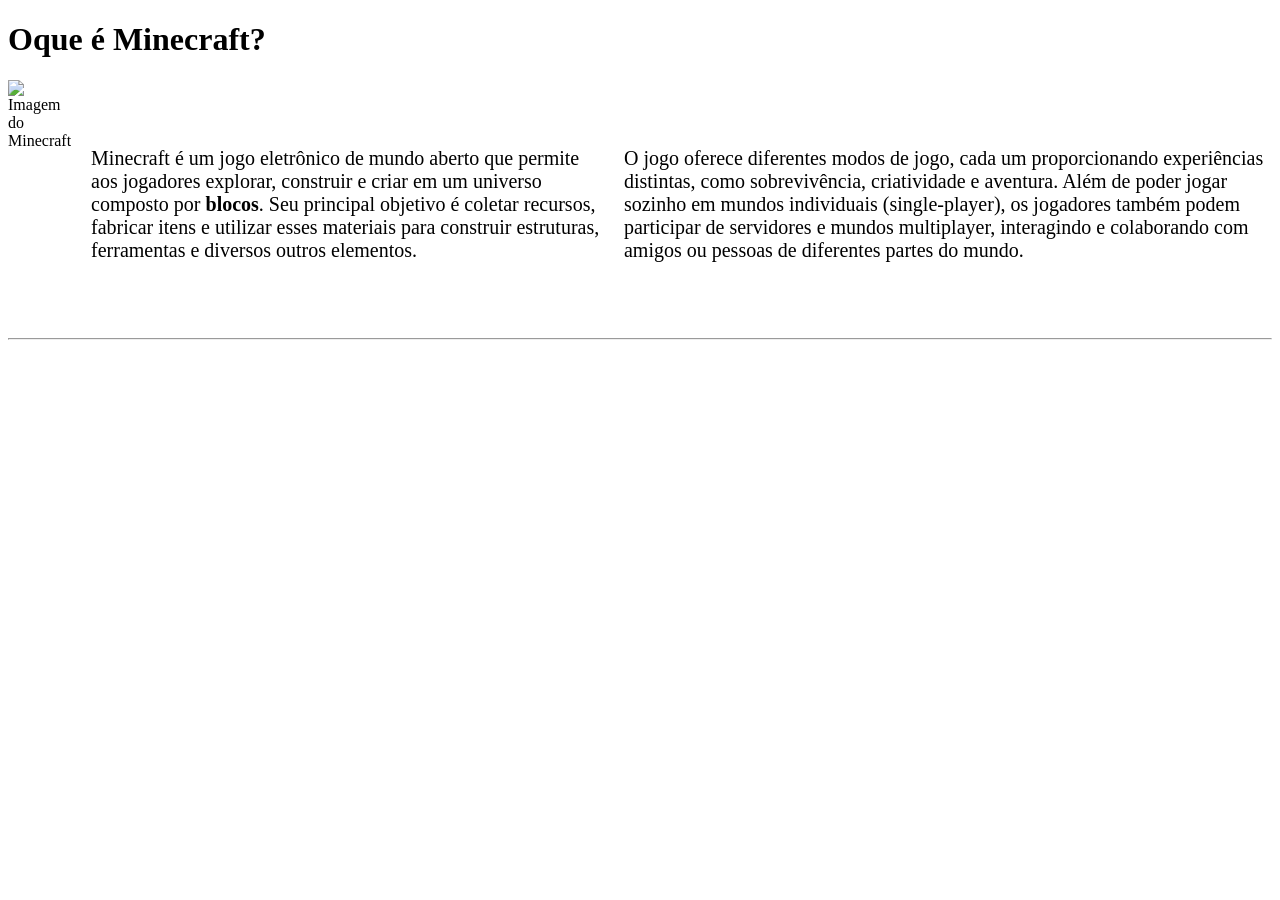
==== manuela-oque-e-minecraft.html @ 26b5e8f5 "Criei a estrutura e a introdução da página sobre Minecraft" ====
<!DOCTYPE html>
<html lang="en">
<head>
    <meta charset="UTF-8">
    <meta name="viewport" content="width=device-width, initial-scale=1.0">
    <title>Oque é o Minecraft?</title>
     <style>
        .introducao {
            display: flex;
            align-items: center;
            gap: 20px;
        }

        .introducao img {
            width: 250px;
            height: 250px;
        }

        .introducao p {
            font-size: 20px;
        }
    </style>
</head>
<body>

    <h1>Oque é Minecraft?</h1>

    <div class="introducao">

        <img src="c:\Users\20260182-ieg\Downloads\WhatsApp Image 2026-07-24 at 14.54.08.jpeg" alt="Imagem do Minecraft">


    <p>Minecraft é um jogo eletrônico de mundo aberto que permite aos jogadores explorar, construir e criar em um universo composto por <strong>blocos</strong>. Seu principal objetivo é coletar recursos, fabricar itens e utilizar esses materiais para construir estruturas, ferramentas e diversos outros elementos.
    </p>

    <p>
    O jogo oferece diferentes modos de jogo, cada um proporcionando experiências distintas, como sobrevivência, criatividade e aventura. Além de poder jogar sozinho em mundos individuais (single-player), os jogadores também podem participar de servidores e mundos multiplayer, interagindo e colaborando com amigos ou pessoas de diferentes partes do mundo.
</p>
    </div>

    <hr />



</body>
</html>
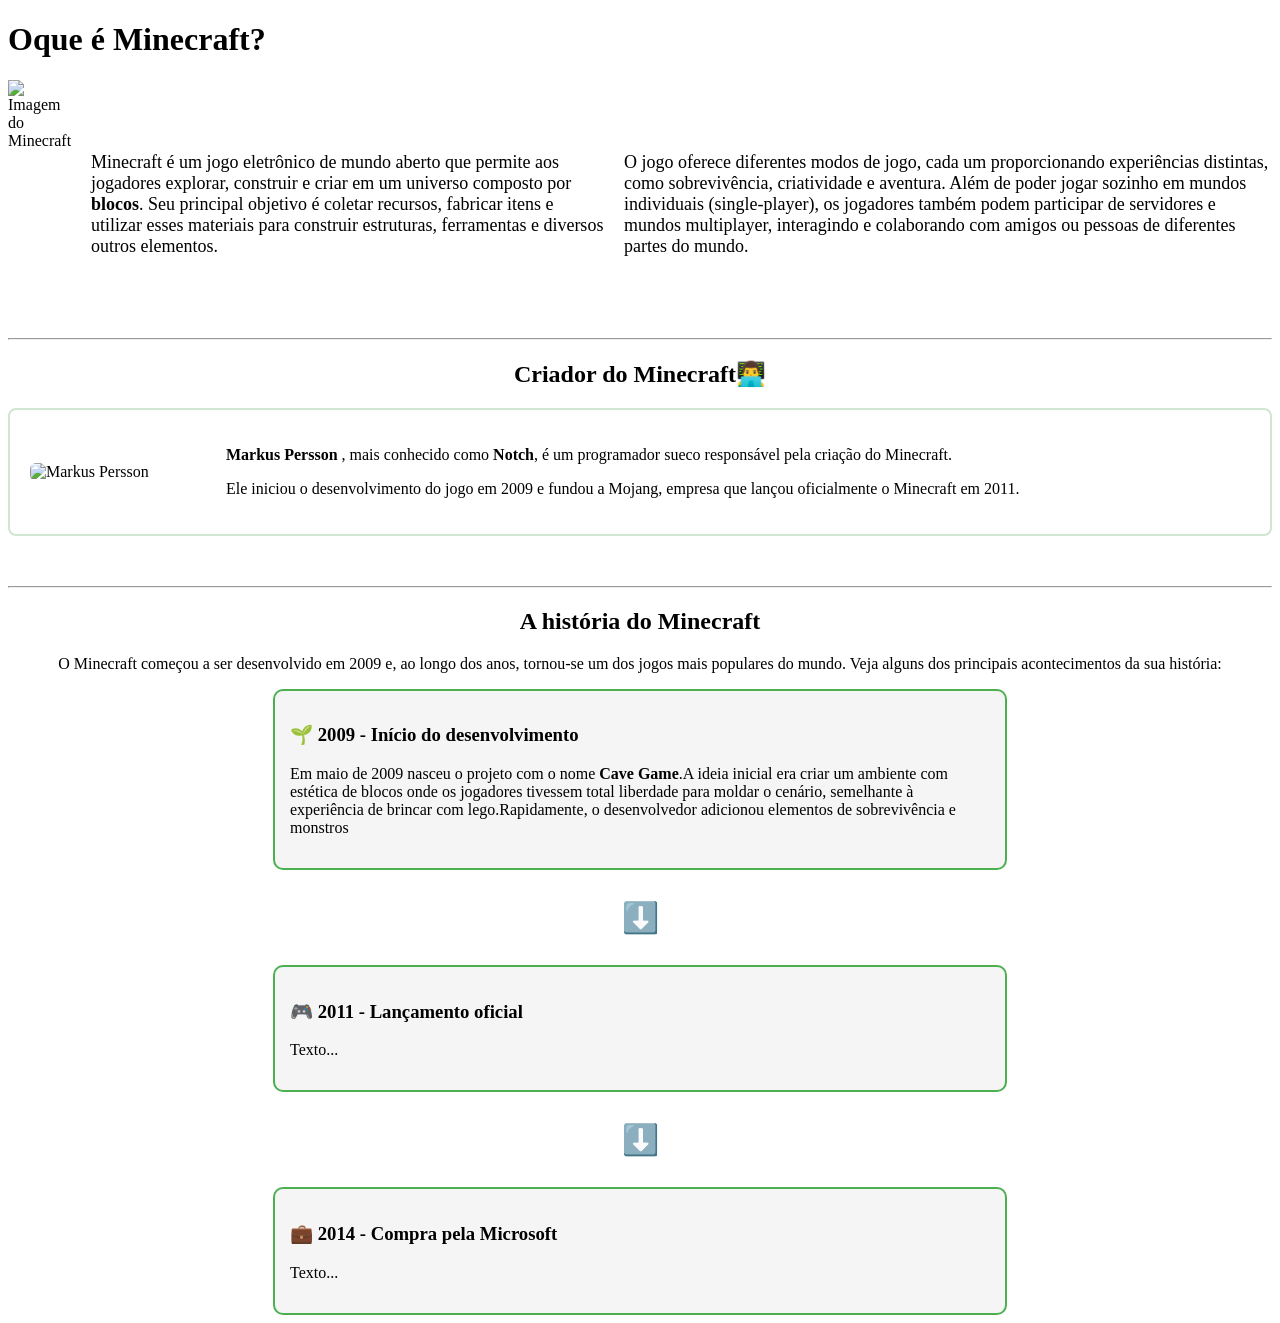
==== commit c5b59a98: "Adiciona seção do criador do Minecraft" ====
--- a/manuela-oque-e-minecraft.html
+++ b/manuela-oque-e-minecraft.html
@@ -17,8 +17,51 @@
         }
 
         .introducao p {
-            font-size: 20px;
+            font-size: 18px;
         }
+
+        .secao-criador {
+            border: 2px solid #cfe6d0;
+            border-radius: 8px;
+            padding: 20px;
+            display: flex;
+            margin-bottom: 24px;
+            align-items: center;
+            gap: 20px;
+            background: #fff;
+
+        }
+
+        .foto-lado {
+            float: left;
+            width: 160px;
+            margin-right: 16px;
+            border-radius: 6px;
+        }
+
+        .texto-lado {
+            overflow: hidden;
+        }
+
+        .limpar {
+            clear: both;
+        }
+
+        .caixa{
+        width: 700px;
+        margin: auto;
+        border: 2px solid #4CAF50;
+        border-radius: 10px;
+        padding: 15px;
+        background-color: #f5f5f5;
+    }
+
+    .seta{
+        text-align: center;
+        font-size: 30px;
+    }
+
+    
     </style>
 </head>
 <body>
@@ -40,6 +83,56 @@
 
     <hr />
 
+    <h2 align="center">Criador do Minecraft👨‍💻</h2>
+
+    <div class="secao-criador">
+        <img src="imagens/swedish-programmer-and-creator-of-minecraft-markus-persson-news-photo-1744318912.avif" alt="Markus Persson" class="foto-lado">
+    
+
+
+    <div class="texto-lado">
+        <p><strong> Markus Persson </strong>, 
+    mais conhecido como <strong>Notch</strong>, 
+    é um programador sueco 
+    responsável pela criação do Minecraft.</p>
+   <p>Ele iniciou o desenvolvimento 
+    do jogo em 2009 e fundou a Mojang, 
+    empresa que lançou oficialmente
+     o Minecraft em 2011.</p>
+
+    </div>
+    </div>
+   <br clear="all">
+
+   <hr />
+   
+
+    <h2 align="center">A história do Minecraft</h2>
+    <p align="center">O Minecraft começou a ser desenvolvido em 2009 e, ao longo dos anos,
+    tornou-se um dos jogos mais populares do mundo. Veja alguns dos principais
+    acontecimentos da sua história:
+    </p>
+
+    
+
+    <div class="caixa">
+    <h3>🌱 2009 - Início do desenvolvimento</h3>
+    <p>Em maio de 2009 nasceu o projeto com o nome <strong>Cave Game</strong>.A ideia inicial era criar um ambiente com estética de blocos onde os jogadores tivessem total liberdade para moldar o cenário, semelhante à experiência de brincar com lego.Rapidamente, o desenvolvedor adicionou elementos de sobrevivência e monstros</p>
+</div>
+
+<p class="seta">⬇️</p>
+
+<div class="caixa">
+    <h3>🎮 2011 - Lançamento oficial</h3>
+    <p>Texto...</p>
+</div>
+
+<p class="seta">⬇️</p>
+
+<div class="caixa">
+    <h3>💼 2014 - Compra pela Microsoft</h3>
+    <p>Texto...</p>
+</div>
 
 
 </body>
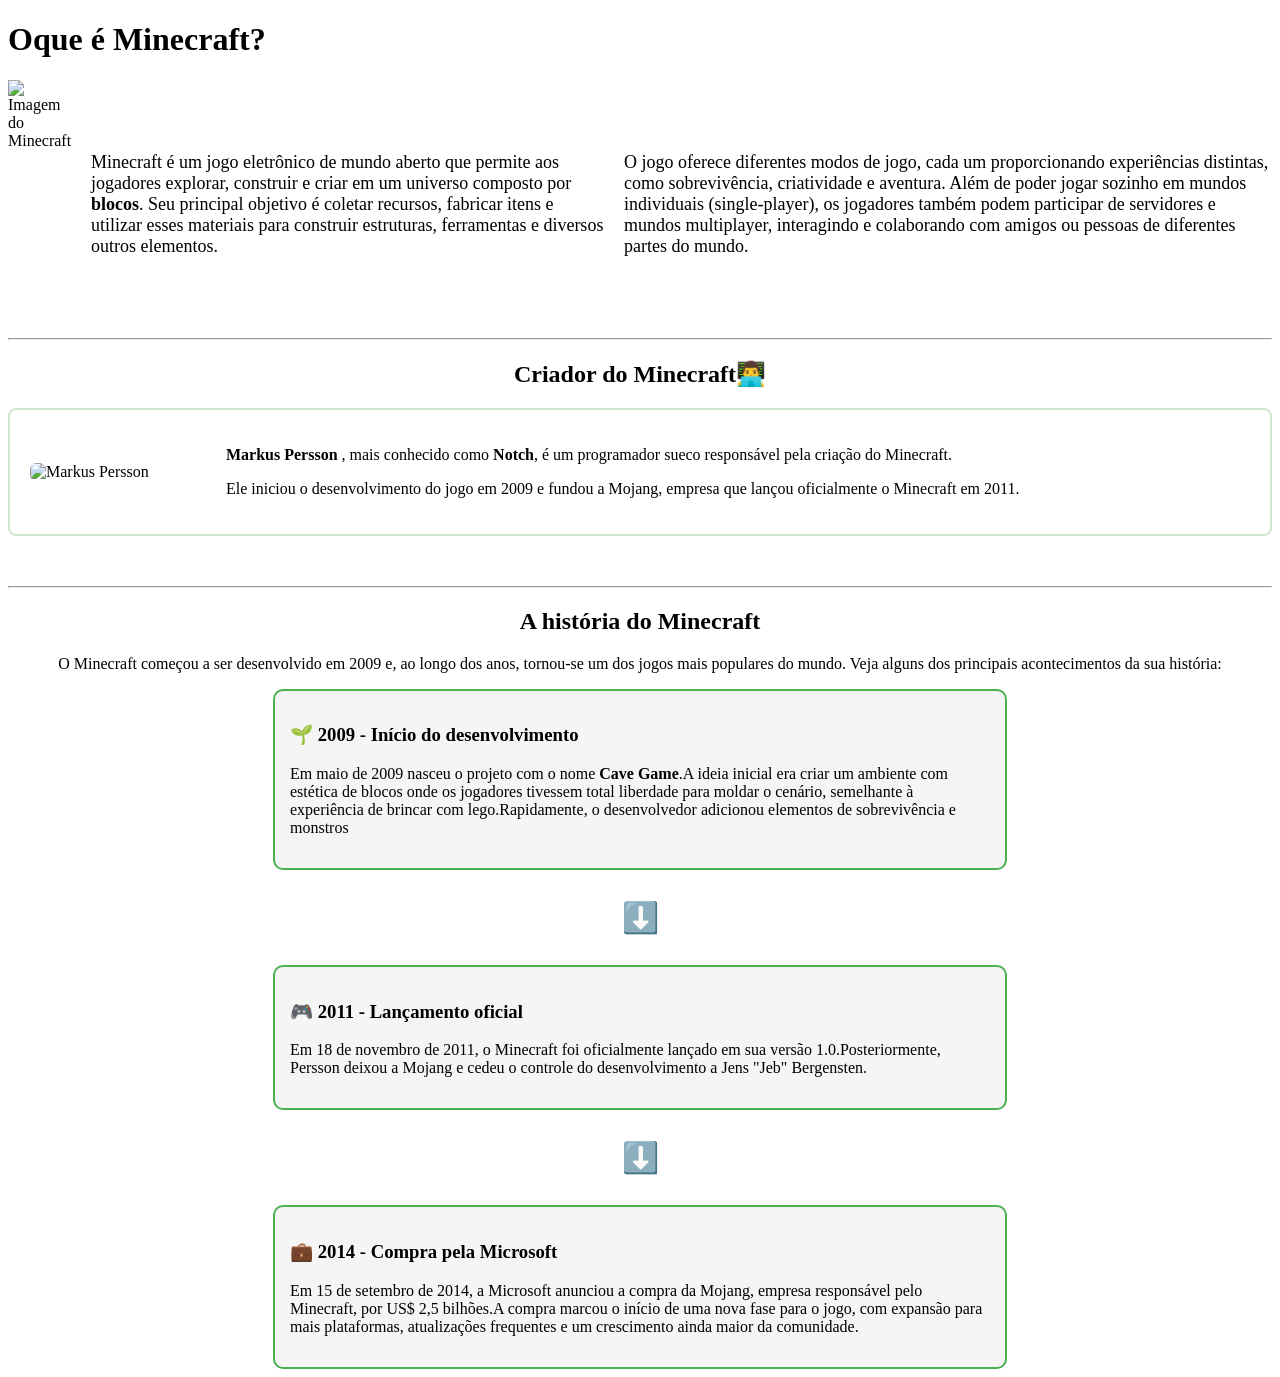
==== commit b58dbd66: "Adiciona seção da história do Minecraft" ====
--- a/manuela-oque-e-minecraft.html
+++ b/manuela-oque-e-minecraft.html
@@ -124,14 +124,14 @@
 
 <div class="caixa">
     <h3>🎮 2011 - Lançamento oficial</h3>
-    <p>Texto...</p>
+    <p>Em 18 de novembro de 2011, o Minecraft foi oficialmente lançado em sua versão 1.0.Posteriormente, Persson deixou a Mojang e cedeu o controle do desenvolvimento a Jens "Jeb" Bergensten.</p>
 </div>
 
 <p class="seta">⬇️</p>
 
 <div class="caixa">
     <h3>💼 2014 - Compra pela Microsoft</h3>
-    <p>Texto...</p>
+    <p>Em 15 de setembro de 2014, a Microsoft anunciou a compra da Mojang, empresa responsável pelo Minecraft, por US$ 2,5 bilhões.A compra marcou o início de uma nova fase para o jogo, com expansão para mais plataformas, atualizações frequentes e um crescimento ainda maior da comunidade.</p>
 </div>
 
 
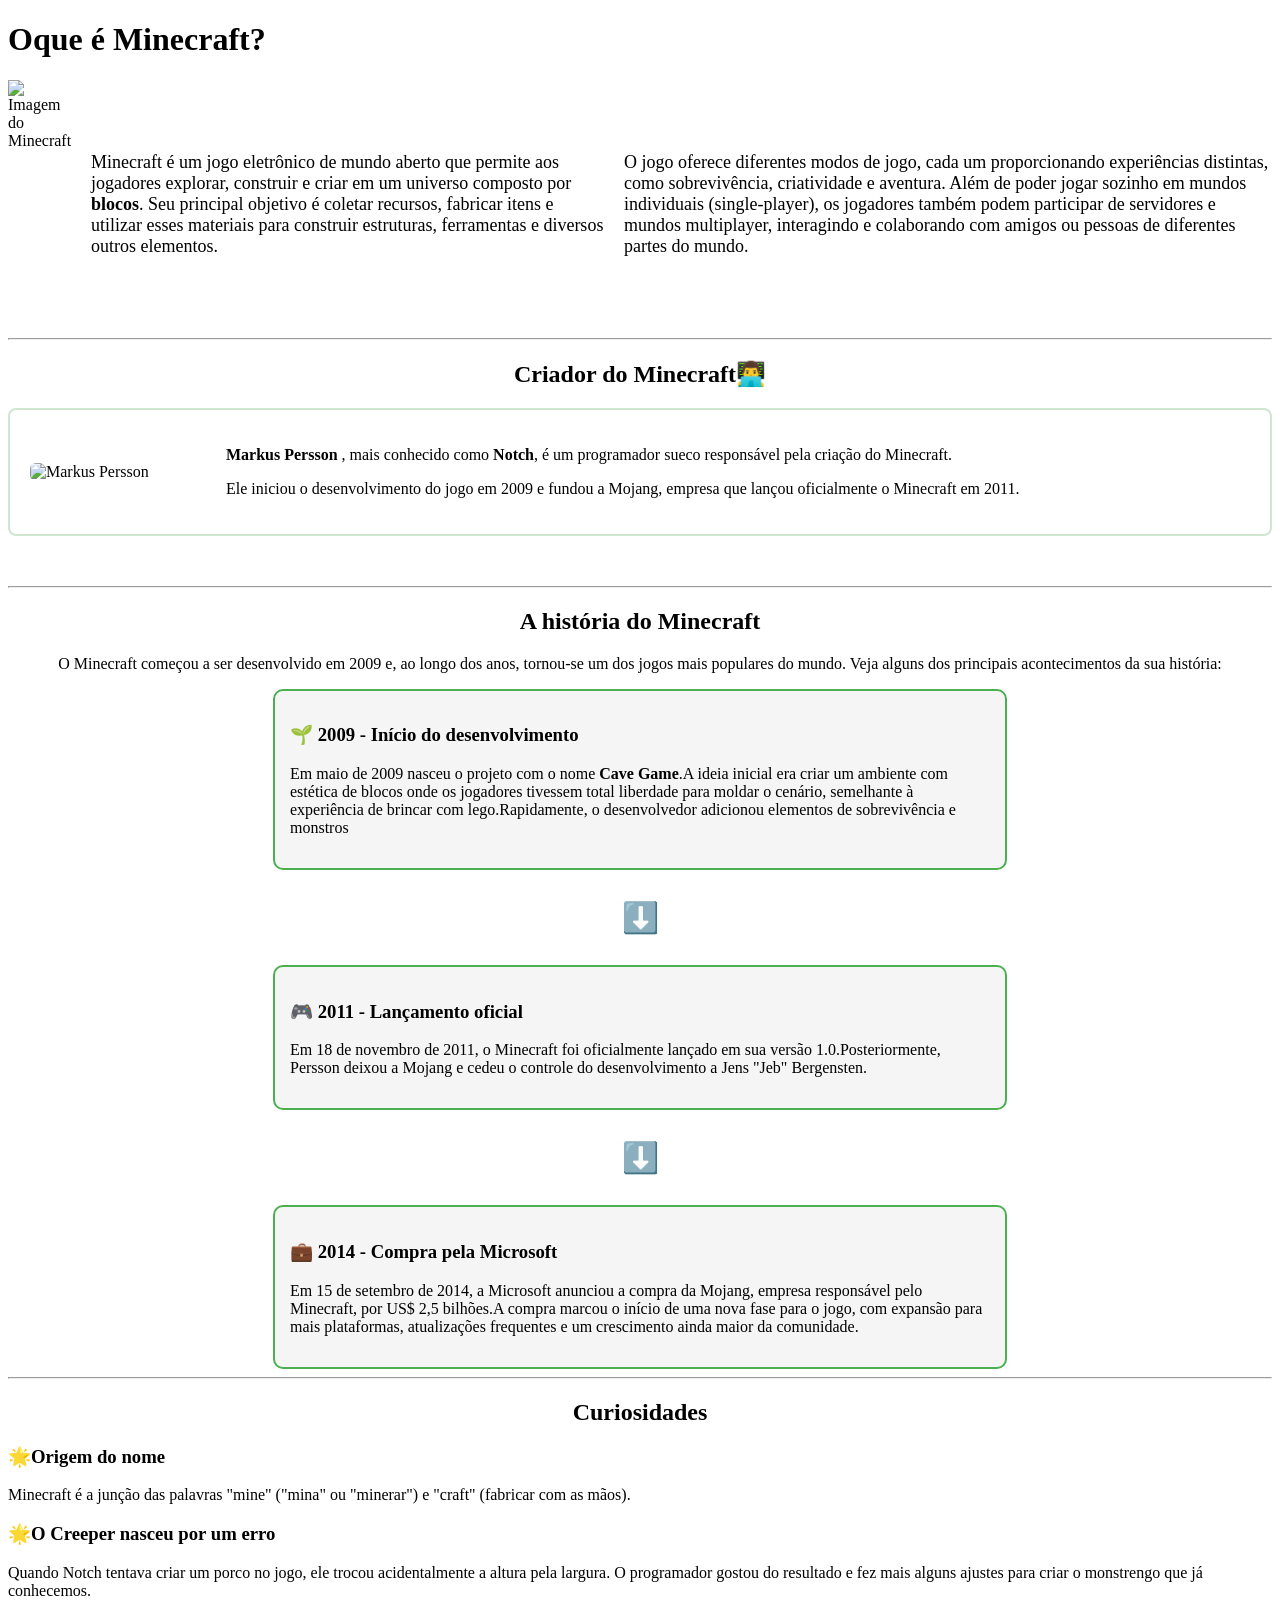
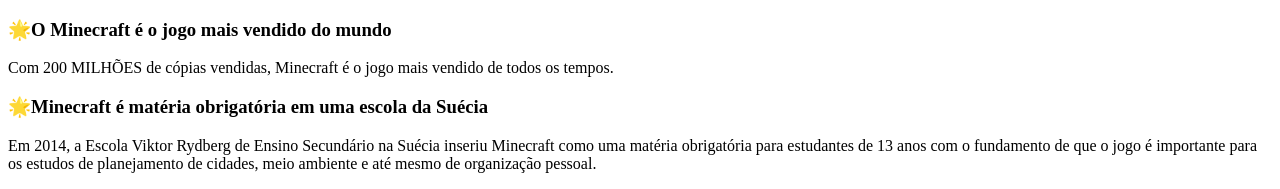
==== commit 0814f549: "Adiciona seção de curiosidades do Minecraft" ====
--- a/manuela-oque-e-minecraft.html
+++ b/manuela-oque-e-minecraft.html
@@ -70,7 +70,7 @@
 
     <div class="introducao">
 
-        <img src="c:\Users\20260182-ieg\Downloads\WhatsApp Image 2026-07-24 at 14.54.08.jpeg" alt="Imagem do Minecraft">
+        <img src="imagens/WhatsApp Image 2026-07-24 at 14.54.08.jpeg" alt="Imagem do Minecraft">
 
 
     <p>Minecraft é um jogo eletrônico de mundo aberto que permite aos jogadores explorar, construir e criar em um universo composto por <strong>blocos</strong>. Seu principal objetivo é coletar recursos, fabricar itens e utilizar esses materiais para construir estruturas, ferramentas e diversos outros elementos.
@@ -134,6 +134,18 @@
     <p>Em 15 de setembro de 2014, a Microsoft anunciou a compra da Mojang, empresa responsável pelo Minecraft, por US$ 2,5 bilhões.A compra marcou o início de uma nova fase para o jogo, com expansão para mais plataformas, atualizações frequentes e um crescimento ainda maior da comunidade.</p>
 </div>
 
+<hr>
+<h2 align="center">Curiosidades</h2>
+<h3>🌟Origem do nome</h3>
+<p>Minecraft é a junção das palavras "mine" ("mina" ou "minerar") e "craft" (fabricar com as mãos).</p>
 
+<h3>🌟O Creeper nasceu por um erro</h3>
+<p>Quando Notch tentava criar um porco no jogo, ele trocou acidentalmente a altura pela largura. O programador gostou do resultado e fez mais alguns ajustes para criar o monstrengo que já conhecemos.</p>
+
+<h3>🌟O Minecraft é o jogo mais vendido do mundo</h3>
+<p>Com 200 MILHÕES de cópias vendidas, Minecraft é o jogo mais vendido de todos os tempos.</p>
+
+<h3>🌟Minecraft é matéria obrigatória em uma escola da Suécia</h3>
+<p>Em 2014, a Escola Viktor Rydberg de Ensino Secundário na Suécia inseriu Minecraft como uma matéria obrigatória para estudantes de 13 anos com o fundamento de que o jogo é importante para os estudos de planejamento de cidades, meio ambiente e até mesmo de organização pessoal.</p>
 </body>
 </html>
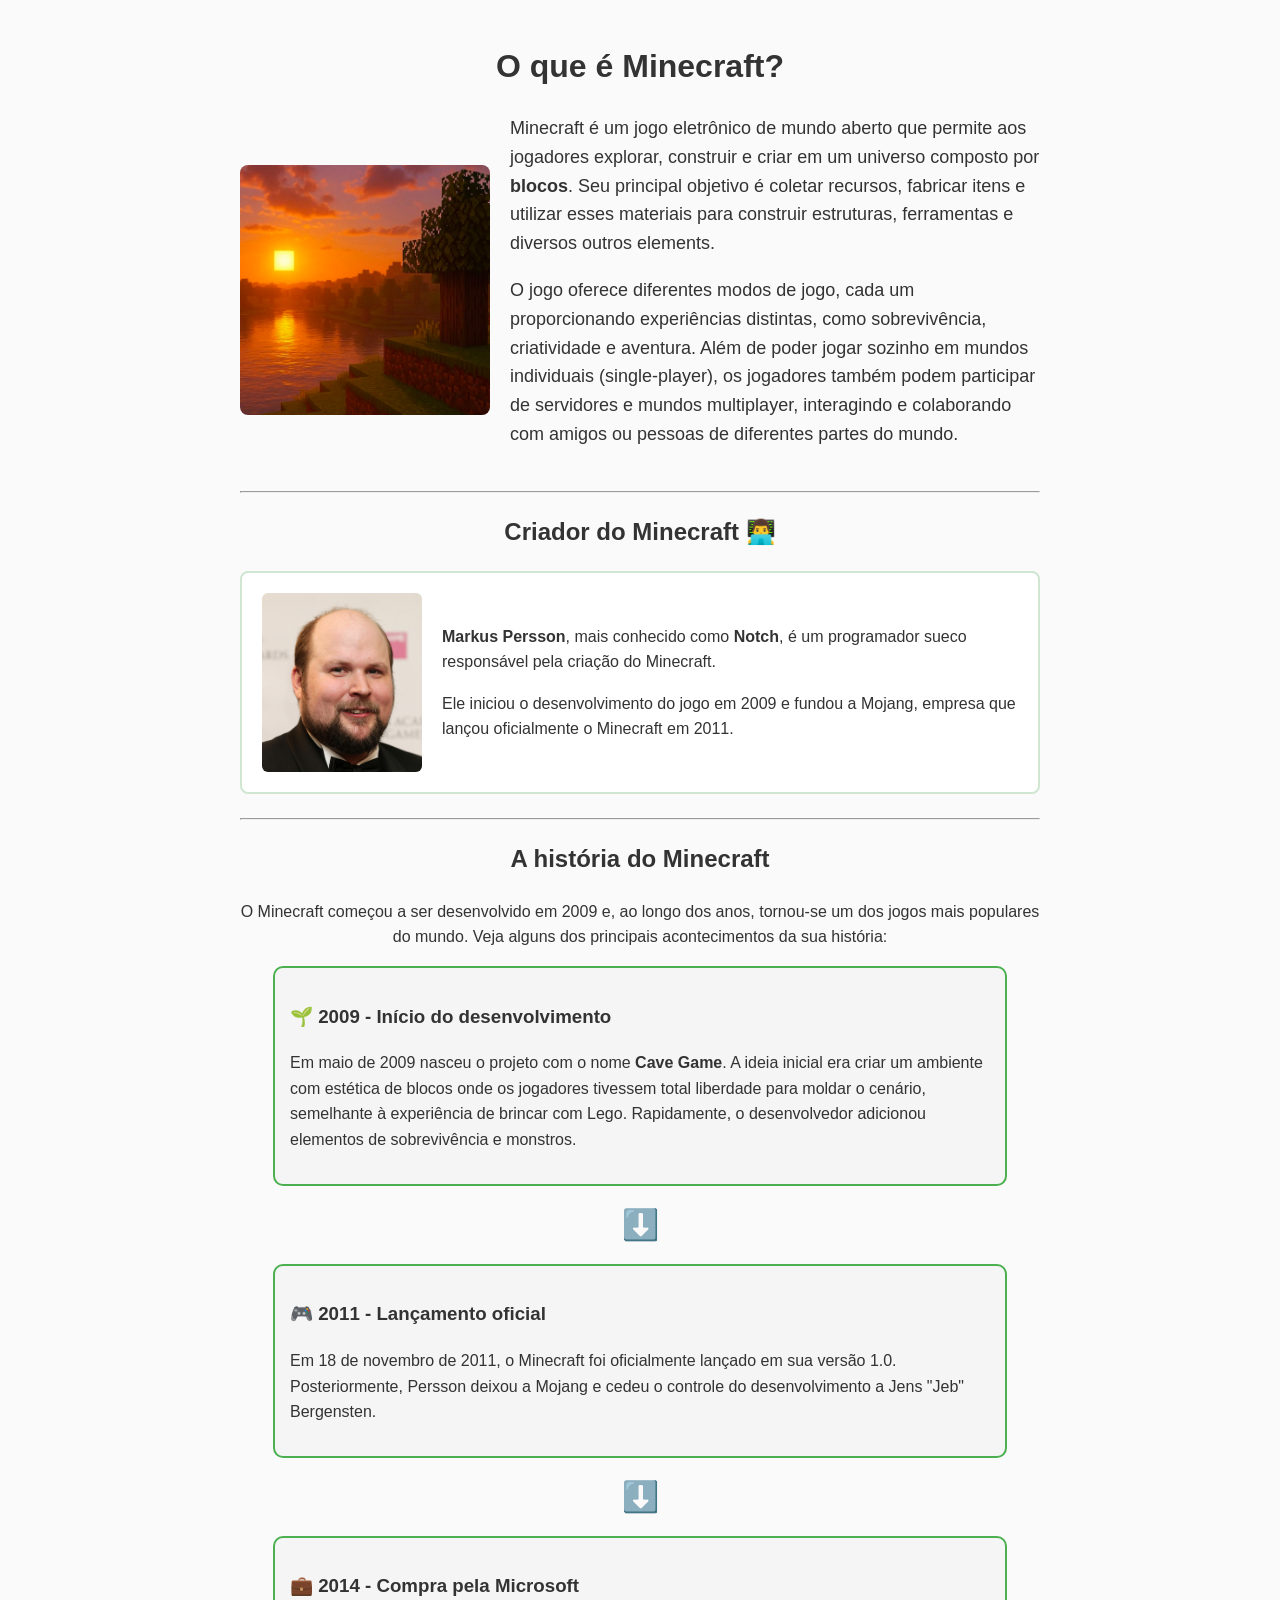
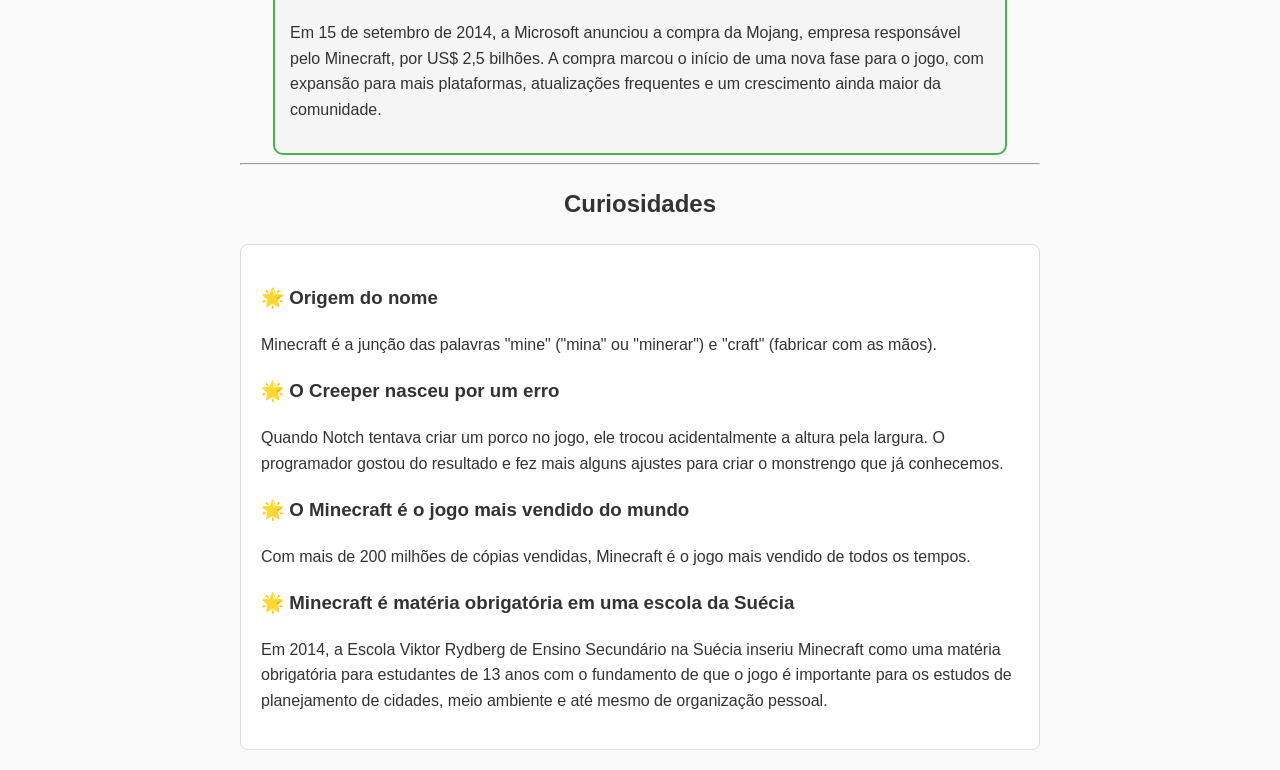
==== commit c9a981a5: "Update manuela-oque-e-minecraft.html" ====
--- a/manuela-oque-e-minecraft.html
+++ b/manuela-oque-e-minecraft.html
@@ -1,23 +1,47 @@
 <!DOCTYPE html>
-<html lang="en">
+<html lang="pt-BR">
 <head>
     <meta charset="UTF-8">
     <meta name="viewport" content="width=device-width, initial-scale=1.0">
-    <title>Oque é o Minecraft?</title>
-     <style>
+    <title>O que é o Minecraft?</title>
+    <style>
+        body {
+            font-family: Arial, sans-serif;
+            line-height: 1.6;
+            max-width: 800px;
+            margin: 0 auto;
+            padding: 20px;
+            background-color: #fafafa;
+            color: #333;
+        }
+
+        h1, h2 {
+            text-align: center;
+        }
+
         .introducao {
             display: flex;
             align-items: center;
             gap: 20px;
+            flex-wrap: wrap;
+            margin-bottom: 24px;
         }
 
         .introducao img {
             width: 250px;
             height: 250px;
+            object-fit: cover;
+            border-radius: 8px;
+        }
+
+        .introducao-texto {
+            flex: 1;
+            min-width: 280px;
         }
 
         .introducao p {
             font-size: 18px;
+            margin-top: 0;
         }
 
         .secao-criador {
@@ -25,127 +49,112 @@
             border-radius: 8px;
             padding: 20px;
             display: flex;
-            margin-bottom: 24px;
             align-items: center;
             gap: 20px;
             background: #fff;
-
+            flex-wrap: wrap;
+            margin-bottom: 24px;
         }
 
         .foto-lado {
-            float: left;
             width: 160px;
-            margin-right: 16px;
             border-radius: 6px;
         }
 
         .texto-lado {
-            overflow: hidden;
+            flex: 1;
+            min-width: 250px;
         }
 
-        .limpar {
-            clear: both;
+        .caixa {
+            max-width: 700px;
+            margin: auto;
+            border: 2px solid #4CAF50;
+            border-radius: 10px;
+            padding: 15px;
+            background-color: #f5f5f5;
         }
 
-        .caixa{
-        width: 700px;
-        margin: auto;
-        border: 2px solid #4CAF50;
-        border-radius: 10px;
-        padding: 15px;
-        background-color: #f5f5f5;
-    }
+        .seta {
+            text-align: center;
+            font-size: 30px;
+            margin: 15px 0;
+        }
 
-    .seta{
-        text-align: center;
-        font-size: 30px;
-    }
-
-    
+        .curiosidades-container {
+            background-color: #fff;
+            padding: 20px;
+            border-radius: 8px;
+            border: 1px solid #ddd;
+        }
     </style>
 </head>
 <body>
 
-    <h1>Oque é Minecraft?</h1>
+    <h1>O que é Minecraft?</h1>
 
     <div class="introducao">
-
         <img src="imagens/WhatsApp Image 2026-07-24 at 14.54.08.jpeg" alt="Imagem do Minecraft">
-
-
-    <p>Minecraft é um jogo eletrônico de mundo aberto que permite aos jogadores explorar, construir e criar em um universo composto por <strong>blocos</strong>. Seu principal objetivo é coletar recursos, fabricar itens e utilizar esses materiais para construir estruturas, ferramentas e diversos outros elementos.
-    </p>
-
-    <p>
-    O jogo oferece diferentes modos de jogo, cada um proporcionando experiências distintas, como sobrevivência, criatividade e aventura. Além de poder jogar sozinho em mundos individuais (single-player), os jogadores também podem participar de servidores e mundos multiplayer, interagindo e colaborando com amigos ou pessoas de diferentes partes do mundo.
-</p>
+        
+        <div class="introducao-texto">
+            <p>Minecraft é um jogo eletrônico de mundo aberto que permite aos jogadores explorar, construir e criar em um universo composto por <strong>blocos</strong>. Seu principal objetivo é coletar recursos, fabricar itens e utilizar esses materiais para construir estruturas, ferramentas e diversos outros elements.</p>
+            <p>O jogo oferece diferentes modos de jogo, cada um proporcionando experiências distintas, como sobrevivência, criatividade e aventura. Além de poder jogar sozinho em mundos individuais (single-player), os jogadores também podem participar de servidores e mundos multiplayer, interagindo e colaborando com amigos ou pessoas de diferentes partes do mundo.</p>
+        </div>
     </div>
 
     <hr />
 
-    <h2 align="center">Criador do Minecraft👨‍💻</h2>
+    <h2>Criador do Minecraft 👨‍💻</h2>
 
     <div class="secao-criador">
         <img src="imagens/swedish-programmer-and-creator-of-minecraft-markus-persson-news-photo-1744318912.avif" alt="Markus Persson" class="foto-lado">
-    
+        
+        <div class="texto-lado">
+            <p><strong>Markus Persson</strong>, mais conhecido como <strong>Notch</strong>, é um programador sueco responsável pela criação do Minecraft.</p>
+            <p>Ele iniciou o desenvolvimento do jogo em 2009 e fundou a Mojang, empresa que lançou oficialmente o Minecraft em 2011.</p>
+        </div>
+    </div>
 
+    <hr />
 
-    <div class="texto-lado">
-        <p><strong> Markus Persson </strong>, 
-    mais conhecido como <strong>Notch</strong>, 
-    é um programador sueco 
-    responsável pela criação do Minecraft.</p>
-   <p>Ele iniciou o desenvolvimento 
-    do jogo em 2009 e fundou a Mojang, 
-    empresa que lançou oficialmente
-     o Minecraft em 2011.</p>
-
-    </div>
-    </div>
-   <br clear="all">
-
-   <hr />
-   
-
-    <h2 align="center">A história do Minecraft</h2>
-    <p align="center">O Minecraft começou a ser desenvolvido em 2009 e, ao longo dos anos,
-    tornou-se um dos jogos mais populares do mundo. Veja alguns dos principais
-    acontecimentos da sua história:
-    </p>
-
-    
+    <h2>A história do Minecraft</h2>
+    <p style="text-align: center;">O Minecraft começou a ser desenvolvido em 2009 e, ao longo dos anos, tornou-se um dos jogos mais populares do mundo. Veja alguns dos principais acontecimentos da sua história:</p>
 
     <div class="caixa">
-    <h3>🌱 2009 - Início do desenvolvimento</h3>
-    <p>Em maio de 2009 nasceu o projeto com o nome <strong>Cave Game</strong>.A ideia inicial era criar um ambiente com estética de blocos onde os jogadores tivessem total liberdade para moldar o cenário, semelhante à experiência de brincar com lego.Rapidamente, o desenvolvedor adicionou elementos de sobrevivência e monstros</p>
-</div>
+        <h3>🌱 2009 - Início do desenvolvimento</h3>
+        <p>Em maio de 2009 nasceu o projeto com o nome <strong>Cave Game</strong>. A ideia inicial era criar um ambiente com estética de blocos onde os jogadores tivessem total liberdade para moldar o cenário, semelhante à experiência de brincar com Lego. Rapidamente, o desenvolvedor adicionou elementos de sobrevivência e monstros.</p>
+    </div>
 
-<p class="seta">⬇️</p>
+    <p class="seta">⬇️</p>
 
-<div class="caixa">
-    <h3>🎮 2011 - Lançamento oficial</h3>
-    <p>Em 18 de novembro de 2011, o Minecraft foi oficialmente lançado em sua versão 1.0.Posteriormente, Persson deixou a Mojang e cedeu o controle do desenvolvimento a Jens "Jeb" Bergensten.</p>
-</div>
+    <div class="caixa">
+        <h3>🎮 2011 - Lançamento oficial</h3>
+        <p>Em 18 de novembro de 2011, o Minecraft foi oficialmente lançado em sua versão 1.0. Posteriormente, Persson deixou a Mojang e cedeu o controle do desenvolvimento a Jens "Jeb" Bergensten.</p>
+    </div>
 
-<p class="seta">⬇️</p>
+    <p class="seta">⬇️</p>
 
-<div class="caixa">
-    <h3>💼 2014 - Compra pela Microsoft</h3>
-    <p>Em 15 de setembro de 2014, a Microsoft anunciou a compra da Mojang, empresa responsável pelo Minecraft, por US$ 2,5 bilhões.A compra marcou o início de uma nova fase para o jogo, com expansão para mais plataformas, atualizações frequentes e um crescimento ainda maior da comunidade.</p>
-</div>
+    <div class="caixa">
+        <h3>💼 2014 - Compra pela Microsoft</h3>
+        <p>Em 15 de setembro de 2014, a Microsoft anunciou a compra da Mojang, empresa responsável pelo Minecraft, por US$ 2,5 bilhões. A compra marcou o início de uma nova fase para o jogo, com expansão para mais plataformas, atualizações frequentes e um crescimento ainda maior da comunidade.</p>
+    </div>
 
-<hr>
-<h2 align="center">Curiosidades</h2>
-<h3>🌟Origem do nome</h3>
-<p>Minecraft é a junção das palavras "mine" ("mina" ou "minerar") e "craft" (fabricar com as mãos).</p>
+    <hr>
+    
+    <h2>Curiosidades</h2>
+    
+    <div class="curiosidades-container">
+        <h3>🌟 Origem do nome</h3>
+        <p>Minecraft é a junção das palavras "mine" ("mina" ou "minerar") e "craft" (fabricar com as mãos).</p>
 
-<h3>🌟O Creeper nasceu por um erro</h3>
-<p>Quando Notch tentava criar um porco no jogo, ele trocou acidentalmente a altura pela largura. O programador gostou do resultado e fez mais alguns ajustes para criar o monstrengo que já conhecemos.</p>
+        <h3>🌟 O Creeper nasceu por um erro</h3>
+        <p>Quando Notch tentava criar um porco no jogo, ele trocou acidentalmente a altura pela largura. O programador gostou do resultado e fez mais alguns ajustes para criar o monstrengo que já conhecemos.</p>
 
-<h3>🌟O Minecraft é o jogo mais vendido do mundo</h3>
-<p>Com 200 MILHÕES de cópias vendidas, Minecraft é o jogo mais vendido de todos os tempos.</p>
+        <h3>🌟 O Minecraft é o jogo mais vendido do mundo</h3>
+        <p>Com mais de 200 milhões de cópias vendidas, Minecraft é o jogo mais vendido de todos os tempos.</p>
 
-<h3>🌟Minecraft é matéria obrigatória em uma escola da Suécia</h3>
-<p>Em 2014, a Escola Viktor Rydberg de Ensino Secundário na Suécia inseriu Minecraft como uma matéria obrigatória para estudantes de 13 anos com o fundamento de que o jogo é importante para os estudos de planejamento de cidades, meio ambiente e até mesmo de organização pessoal.</p>
+        <h3>🌟 Minecraft é matéria obrigatória em uma escola da Suécia</h3>
+        <p>Em 2014, a Escola Viktor Rydberg de Ensino Secundário na Suécia inseriu Minecraft como uma matéria obrigatória para estudantes de 13 anos com o fundamento de que o jogo é importante para os estudos de planejamento de cidades, meio ambiente e até mesmo de organização pessoal.</p>
+    </div>
 </body>
-</html>+</html>
